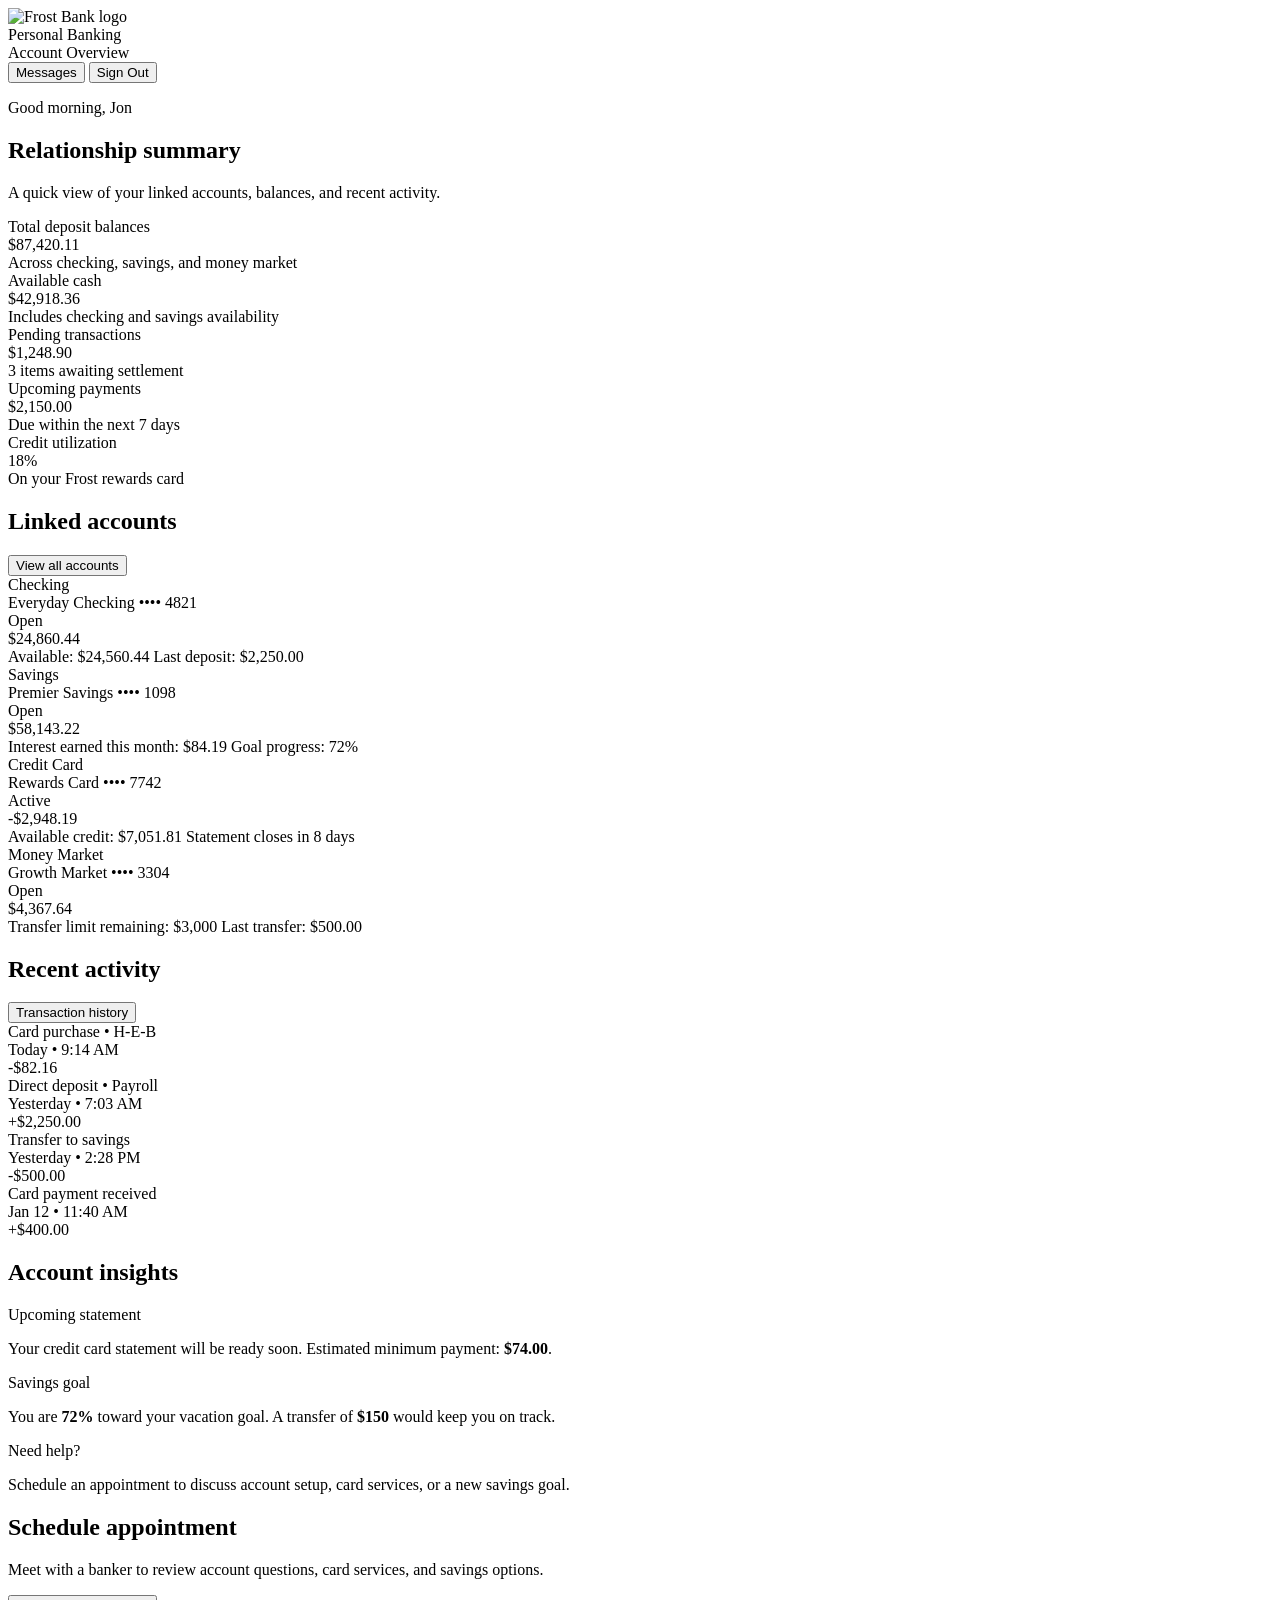
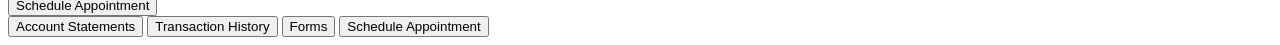
==== index.html @ c6441a53 "Create index.html" ====
<!doctype html>
<html lang="en">
  <head>
    <meta charset="UTF-8" />
    <meta name="viewport" content="width=device-width, initial-scale=1.0" />
    <title>Frost Bank | Account Overview</title>
    <link rel="stylesheet" href="styles.css" />
  </head>
  <body>
    <div class="page-shell">
      <header class="topbar">
        <div class="brand">
          <img
            class="brand-logo"
            src="assets/frost%20logo.png"
            alt="Frost Bank logo"
          />
          <div class="brand-copy">
            <div class="brand-kicker">Personal Banking</div>
            <div class="brand-name">Account Overview</div>
          </div>
        </div>

        <div class="topbar-actions">
          <button class="ghost-btn">Messages</button>
          <button class="ghost-btn">Sign Out</button>
        </div>
      </header>

      <main class="dashboard">
        <section class="hero">
          <div>
            <p class="eyebrow" id="greeting">Good morning, Jon</p>
            <h1>Relationship summary</h1>
            <p class="hero-text">
              A quick view of your linked accounts, balances, and recent activity.
            </p>
          </div>

          <div class="hero-balance">
            <div class="hero-label">Total deposit balances</div>
            <div class="hero-value">$87,420.11</div>
            <div class="hero-subtext">Across checking, savings, and money market</div>
          </div>
        </section>

        <section class="metrics">
          <article class="metric-card">
            <div class="metric-label">Available cash</div>
            <div class="metric-value">$42,918.36</div>
            <div class="metric-subtext">Includes checking and savings availability</div>
          </article>

          <article class="metric-card">
            <div class="metric-label">Pending transactions</div>
            <div class="metric-value">$1,248.90</div>
            <div class="metric-subtext">3 items awaiting settlement</div>
          </article>

          <article class="metric-card">
            <div class="metric-label">Upcoming payments</div>
            <div class="metric-value">$2,150.00</div>
            <div class="metric-subtext">Due within the next 7 days</div>
          </article>

          <article class="metric-card">
            <div class="metric-label">Credit utilization</div>
            <div class="metric-value">18%</div>
            <div class="metric-subtext">On your Frost rewards card</div>
          </article>
        </section>

        <section class="content-grid">
          <div class="left-column">
            <section class="panel">
              <div class="panel-header">
                <h2>Linked accounts</h2>
                <button class="text-btn">View all accounts</button>
              </div>

              <div class="account-list">
                <article class="account-card">
                  <div class="account-top">
                    <div>
                      <div class="account-type">Checking</div>
                      <div class="account-name">Everyday Checking •••• 4821</div>
                    </div>
                    <span class="status-pill positive">Open</span>
                  </div>
                  <div class="account-balance">$24,860.44</div>
                  <div class="account-meta">
                    <span>Available: $24,560.44</span>
                    <span>Last deposit: $2,250.00</span>
                  </div>
                </article>

                <article class="account-card">
                  <div class="account-top">
                    <div>
                      <div class="account-type">Savings</div>
                      <div class="account-name">Premier Savings •••• 1098</div>
                    </div>
                    <span class="status-pill positive">Open</span>
                  </div>
                  <div class="account-balance">$58,143.22</div>
                  <div class="account-meta">
                    <span>Interest earned this month: $84.19</span>
                    <span>Goal progress: 72%</span>
                  </div>
                </article>

                <article class="account-card">
                  <div class="account-top">
                    <div>
                      <div class="account-type">Credit Card</div>
                      <div class="account-name">Rewards Card •••• 7742</div>
                    </div>
                    <span class="status-pill neutral">Active</span>
                  </div>
                  <div class="account-balance negative">-$2,948.19</div>
                  <div class="account-meta">
                    <span>Available credit: $7,051.81</span>
                    <span>Statement closes in 8 days</span>
                  </div>
                </article>

                <article class="account-card">
                  <div class="account-top">
                    <div>
                      <div class="account-type">Money Market</div>
                      <div class="account-name">Growth Market •••• 3304</div>
                    </div>
                    <span class="status-pill positive">Open</span>
                  </div>
                  <div class="account-balance">$4,367.64</div>
                  <div class="account-meta">
                    <span>Transfer limit remaining: $3,000</span>
                    <span>Last transfer: $500.00</span>
                  </div>
                </article>
              </div>
            </section>

            <section class="panel">
              <div class="panel-header">
                <h2>Recent activity</h2>
                <button class="text-btn">Transaction history</button>
              </div>

              <div class="activity-list">
                <div class="activity-item">
                  <div>
                    <div class="activity-title">Card purchase • H-E-B</div>
                    <div class="activity-subtitle">Today • 9:14 AM</div>
                  </div>
                  <div class="activity-amount negative">-$82.16</div>
                </div>

                <div class="activity-item">
                  <div>
                    <div class="activity-title">Direct deposit • Payroll</div>
                    <div class="activity-subtitle">Yesterday • 7:03 AM</div>
                  </div>
                  <div class="activity-amount positive">+$2,250.00</div>
                </div>

                <div class="activity-item">
                  <div>
                    <div class="activity-title">Transfer to savings</div>
                    <div class="activity-subtitle">Yesterday • 2:28 PM</div>
                  </div>
                  <div class="activity-amount negative">-$500.00</div>
                </div>

                <div class="activity-item">
                  <div>
                    <div class="activity-title">Card payment received</div>
                    <div class="activity-subtitle">Jan 12 • 11:40 AM</div>
                  </div>
                  <div class="activity-amount positive">+$400.00</div>
                </div>
              </div>
            </section>
          </div>

          <aside class="right-column">
            <section class="panel">
              <div class="panel-header">
                <h2>Account insights</h2>
              </div>

              <div class="insight-card">
                <div class="insight-title">Upcoming statement</div>
                <p>
                  Your credit card statement will be ready soon. Estimated minimum payment:
                  <strong>$74.00</strong>.
                </p>
              </div>

              <div class="insight-card">
                <div class="insight-title">Savings goal</div>
                <p>
                  You are <strong>72%</strong> toward your vacation goal. A transfer of
                  <strong>$150</strong> would keep you on track.
                </p>
              </div>

              <div class="insight-card">
                <div class="insight-title">Need help?</div>
                <p>
                  Schedule an appointment to discuss account setup, card services, or a
                  new savings goal.
                </p>
              </div>
            </section>

            <section class="panel appointment-panel" id="appointment-panel">
              <div class="panel-header">
                <h2>Schedule appointment</h2>
              </div>

              <p class="appointment-copy">
                Meet with a banker to review account questions, card services, and
                savings options.
              </p>

              <button class="primary-btn" id="scheduleBtn">Schedule Appointment</button>
            </section>
          </aside>
        </section>
      </main>

      <nav class="bottom-actions" aria-label="Quick actions">
        <button class="bottom-btn" data-target="statements">Account Statements</button>
        <button class="bottom-btn" data-target="history">Transaction History</button>
        <button class="bottom-btn" data-target="forms">Forms</button>
        <button class="bottom-btn" data-target="appointment-panel">Schedule Appointment</button>
      </nav>

      <div class="toast" id="toast" aria-live="polite" aria-atomic="true"></div>
    </div>

    <script src="script.js"></script>
  </body>
</html>
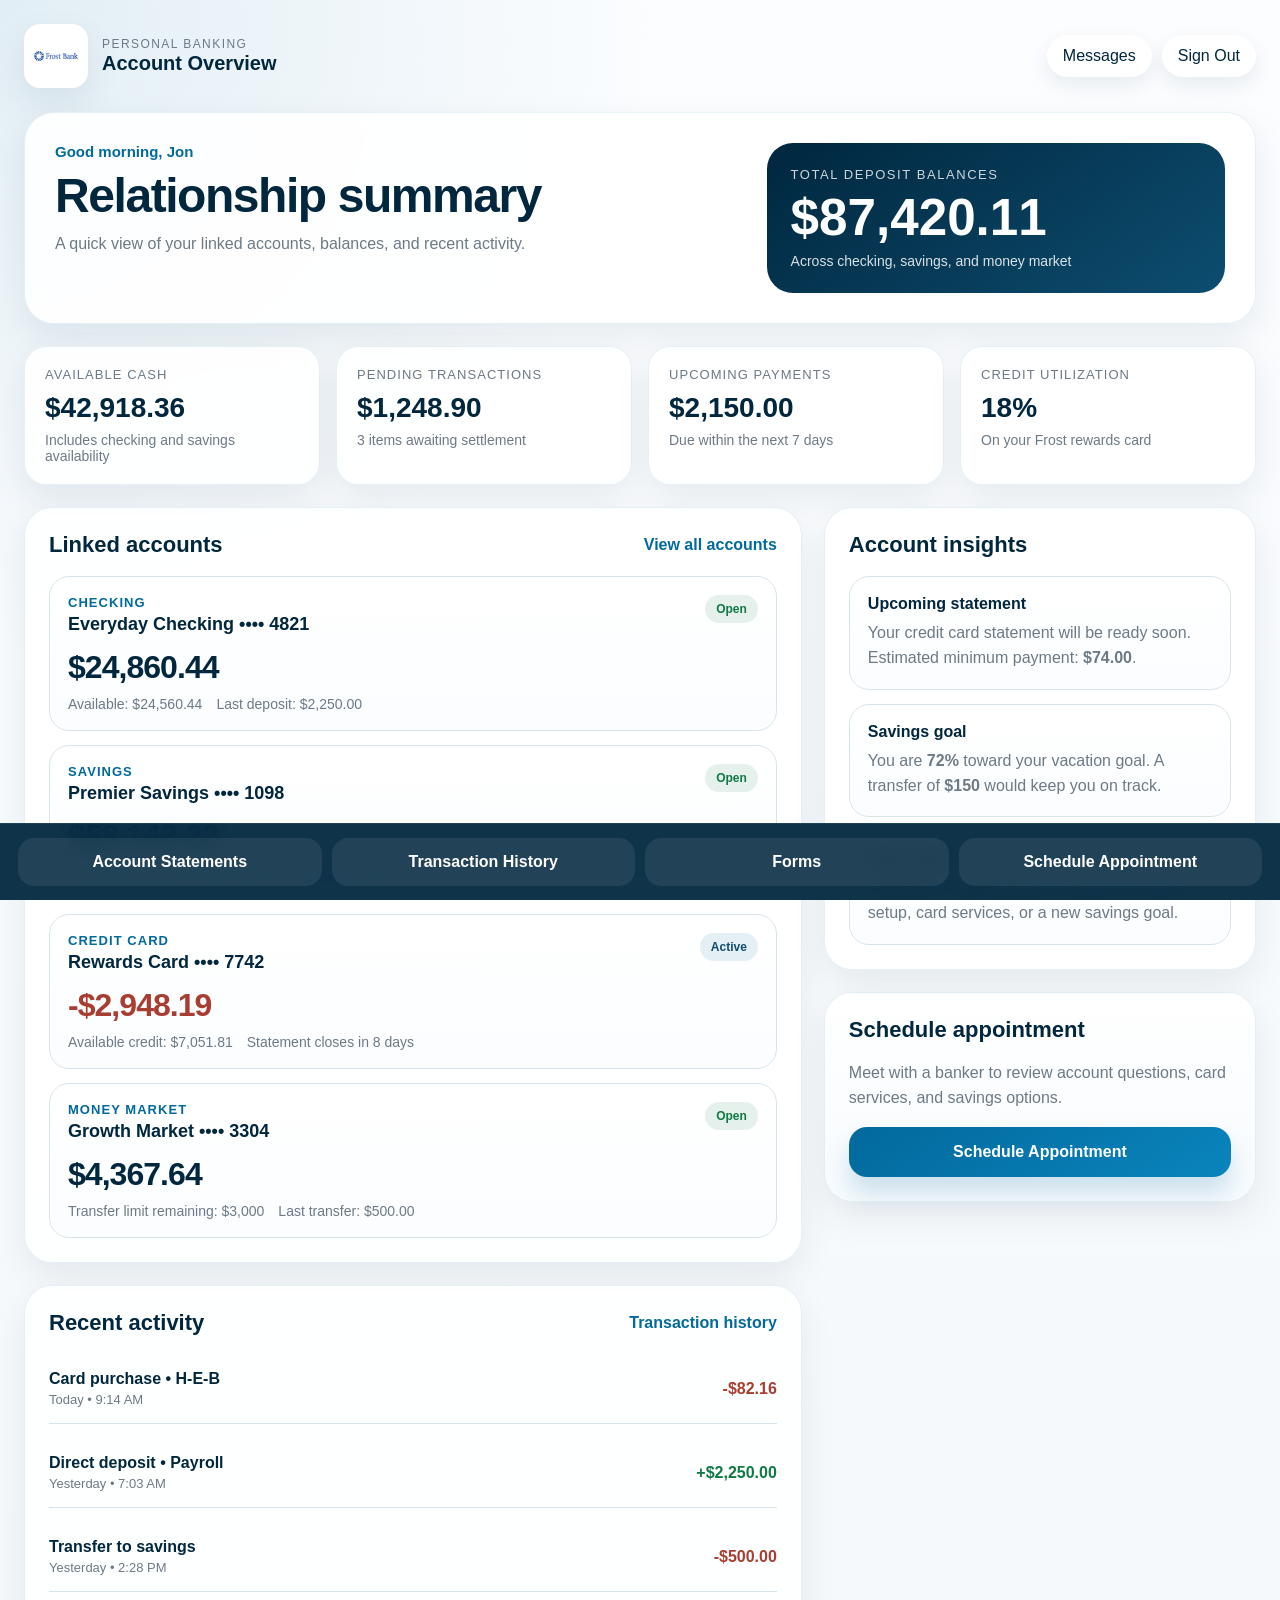
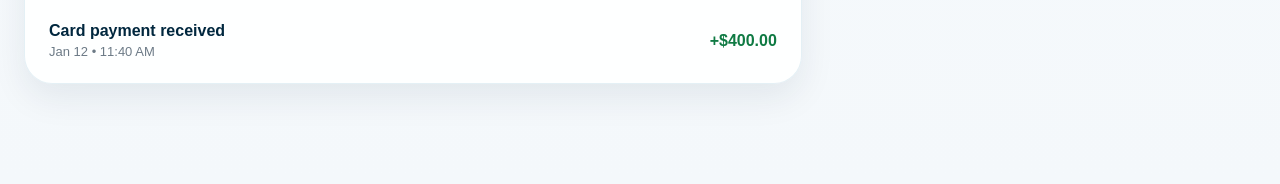
==== commit 1a0ca49e: "Update index.html" ====
--- a/index.html
+++ b/index.html
@@ -4,17 +4,519 @@
     <meta charset="UTF-8" />
     <meta name="viewport" content="width=device-width, initial-scale=1.0" />
     <title>Frost Bank | Account Overview</title>
-    <link rel="stylesheet" href="styles.css" />
+    <style>
+      :root {
+        --primary: #02699c;
+        --primary-dark: #00273e;
+        --bg: #f4f8fb;
+        --card: #ffffff;
+        --text: #163042;
+        --muted: #6c7a86;
+        --line: #d8e4ec;
+        --shadow: 0 14px 35px rgba(0, 39, 62, 0.08);
+        --radius: 22px;
+      }
+
+      * {
+        box-sizing: border-box;
+      }
+
+      html {
+        scroll-behavior: smooth;
+      }
+
+      body {
+        margin: 0;
+        font-family: Inter, "Segoe UI", Roboto, Helvetica, Arial, sans-serif;
+        background:
+          radial-gradient(circle at top left, rgba(2, 105, 156, 0.10), transparent 30%),
+          linear-gradient(180deg, #fbfdff 0%, var(--bg) 100%);
+        color: var(--text);
+      }
+
+      .page-shell {
+        min-height: 100vh;
+        padding: 24px 24px 100px;
+      }
+
+      .topbar {
+        display: flex;
+        align-items: center;
+        justify-content: space-between;
+        gap: 20px;
+        max-width: 1280px;
+        margin: 0 auto 24px;
+      }
+
+      .brand {
+        display: flex;
+        align-items: center;
+        gap: 14px;
+      }
+
+      .brand-logo {
+        width: 64px;
+        height: 64px;
+        object-fit: contain;
+        background: #fff;
+        border-radius: 16px;
+        padding: 8px;
+        box-shadow: var(--shadow);
+      }
+
+      .brand-copy {
+        line-height: 1.1;
+      }
+
+      .brand-kicker {
+        font-size: 12px;
+        text-transform: uppercase;
+        letter-spacing: 0.12em;
+        color: var(--muted);
+      }
+
+      .brand-name {
+        font-size: 20px;
+        font-weight: 700;
+        color: var(--primary-dark);
+      }
+
+      .topbar-actions {
+        display: flex;
+        gap: 10px;
+        flex-wrap: wrap;
+      }
+
+      .ghost-btn,
+      .text-btn,
+      .primary-btn,
+      .bottom-btn {
+        border: 0;
+        cursor: pointer;
+        font: inherit;
+        transition: transform 0.18s ease, box-shadow 0.18s ease, background 0.18s ease;
+      }
+
+      .ghost-btn {
+        background: #fff;
+        color: var(--primary-dark);
+        padding: 12px 16px;
+        border-radius: 999px;
+        box-shadow: 0 8px 20px rgba(0, 39, 62, 0.08);
+      }
+
+      .ghost-btn:hover,
+      .text-btn:hover,
+      .primary-btn:hover,
+      .bottom-btn:hover {
+        transform: translateY(-1px);
+      }
+
+      .dashboard {
+        max-width: 1280px;
+        margin: 0 auto;
+      }
+
+      .hero {
+        display: grid;
+        grid-template-columns: 1.35fr 0.9fr;
+        gap: 24px;
+        align-items: stretch;
+        margin-bottom: 22px;
+      }
+
+      .hero,
+      .panel,
+      .metric-card {
+        background: rgba(255, 255, 255, 0.9);
+        border: 1px solid rgba(2, 105, 156, 0.10);
+        box-shadow: var(--shadow);
+        backdrop-filter: blur(8px);
+      }
+
+      .hero {
+        border-radius: 30px;
+        padding: 30px;
+      }
+
+      .eyebrow {
+        margin: 0 0 8px;
+        color: var(--primary);
+        font-size: 15px;
+        font-weight: 700;
+      }
+
+      .hero h1 {
+        margin: 0;
+        font-size: clamp(30px, 4vw, 48px);
+        color: var(--primary-dark);
+        letter-spacing: -0.03em;
+      }
+
+      .hero-text {
+        margin: 12px 0 0;
+        color: var(--muted);
+        max-width: 58ch;
+      }
+
+      .hero-balance {
+        border-radius: 26px;
+        padding: 24px;
+        background: linear-gradient(145deg, var(--primary-dark), #0d4d70);
+        color: #fff;
+        display: flex;
+        flex-direction: column;
+        justify-content: center;
+      }
+
+      .hero-label {
+        font-size: 13px;
+        text-transform: uppercase;
+        letter-spacing: 0.12em;
+        opacity: 0.8;
+      }
+
+      .hero-value {
+        font-size: clamp(34px, 4vw, 54px);
+        font-weight: 800;
+        margin-top: 10px;
+        line-height: 1;
+      }
+
+      .hero-subtext {
+        margin-top: 10px;
+        font-size: 14px;
+        opacity: 0.85;
+      }
+
+      .metrics {
+        display: grid;
+        grid-template-columns: repeat(4, minmax(0, 1fr));
+        gap: 16px;
+        margin-bottom: 22px;
+      }
+
+      .metric-card {
+        border-radius: 22px;
+        padding: 20px;
+      }
+
+      .metric-label {
+        color: var(--muted);
+        font-size: 13px;
+        text-transform: uppercase;
+        letter-spacing: 0.08em;
+        margin-bottom: 10px;
+      }
+
+      .metric-value {
+        color: var(--primary-dark);
+        font-size: 28px;
+        font-weight: 800;
+      }
+
+      .metric-subtext {
+        margin-top: 8px;
+        color: var(--muted);
+        font-size: 14px;
+      }
+
+      .content-grid {
+        display: grid;
+        grid-template-columns: 1.35fr 0.75fr;
+        gap: 22px;
+        align-items: start;
+      }
+
+      .left-column,
+      .right-column {
+        display: grid;
+        gap: 22px;
+      }
+
+      .panel {
+        border-radius: 28px;
+        padding: 24px;
+      }
+
+      .panel-header {
+        display: flex;
+        justify-content: space-between;
+        align-items: center;
+        gap: 12px;
+        margin-bottom: 18px;
+      }
+
+      .panel-header h2 {
+        margin: 0;
+        color: var(--primary-dark);
+        font-size: 22px;
+      }
+
+      .text-btn {
+        background: transparent;
+        color: var(--primary);
+        padding: 0;
+        font-weight: 700;
+      }
+
+      .account-list,
+      .activity-list {
+        display: grid;
+        gap: 14px;
+      }
+
+      .account-card,
+      .insight-card {
+        border: 1px solid var(--line);
+        border-radius: 20px;
+        background: linear-gradient(180deg, #fff 0%, #fbfdff 100%);
+      }
+
+      .account-card {
+        padding: 18px;
+      }
+
+      .account-top {
+        display: flex;
+        justify-content: space-between;
+        gap: 16px;
+        align-items: start;
+        margin-bottom: 14px;
+      }
+
+      .account-type {
+        color: var(--primary);
+        font-size: 13px;
+        font-weight: 800;
+        text-transform: uppercase;
+        letter-spacing: 0.08em;
+      }
+
+      .account-name {
+        margin-top: 4px;
+        font-size: 18px;
+        font-weight: 700;
+        color: var(--primary-dark);
+      }
+
+      .status-pill {
+        white-space: nowrap;
+        padding: 7px 11px;
+        border-radius: 999px;
+        font-size: 12px;
+        font-weight: 700;
+      }
+
+      .status-pill.positive {
+        color: #0f7a43;
+        background: rgba(15, 122, 67, 0.10);
+      }
+
+      .status-pill.neutral {
+        color: #0d4d70;
+        background: rgba(2, 105, 156, 0.10);
+      }
+
+      .account-balance {
+        font-size: 32px;
+        font-weight: 800;
+        letter-spacing: -0.03em;
+        color: var(--primary-dark);
+      }
+
+      .account-balance.negative {
+        color: #a83d31;
+      }
+
+      .account-meta {
+        display: flex;
+        gap: 14px;
+        flex-wrap: wrap;
+        margin-top: 10px;
+        color: var(--muted);
+        font-size: 14px;
+      }
+
+      .activity-item {
+        display: flex;
+        justify-content: space-between;
+        gap: 16px;
+        align-items: center;
+        padding: 16px 0;
+        border-bottom: 1px solid var(--line);
+      }
+
+      .activity-item:last-child {
+        border-bottom: 0;
+        padding-bottom: 0;
+      }
+
+      .activity-title {
+        font-weight: 700;
+        color: var(--primary-dark);
+      }
+
+      .activity-subtitle {
+        margin-top: 4px;
+        color: var(--muted);
+        font-size: 13px;
+      }
+
+      .activity-amount {
+        font-weight: 800;
+        font-size: 16px;
+        white-space: nowrap;
+      }
+
+      .activity-amount.positive {
+        color: #0f7a43;
+      }
+
+      .activity-amount.negative {
+        color: #a83d31;
+      }
+
+      .right-column .panel {
+        position: relative;
+      }
+
+      .insight-card {
+        padding: 18px;
+        margin-bottom: 14px;
+      }
+
+      .insight-card:last-child {
+        margin-bottom: 0;
+      }
+
+      .insight-title {
+        font-weight: 800;
+        color: var(--primary-dark);
+        margin-bottom: 8px;
+      }
+
+      .insight-card p,
+      .appointment-copy {
+        margin: 0;
+        color: var(--muted);
+        line-height: 1.55;
+      }
+
+      .appointment-panel {
+        background: linear-gradient(180deg, #ffffff 0%, #f7fbfe 100%);
+      }
+
+      .primary-btn {
+        margin-top: 16px;
+        width: 100%;
+        background: linear-gradient(145deg, var(--primary), #0a84bd);
+        color: white;
+        padding: 16px 18px;
+        border-radius: 18px;
+        font-weight: 800;
+        box-shadow: 0 16px 24px rgba(2, 105, 156, 0.18);
+      }
+
+      .bottom-actions {
+        position: fixed;
+        left: 0;
+        right: 0;
+        bottom: 0;
+        display: grid;
+        grid-template-columns: repeat(4, minmax(0, 1fr));
+        gap: 10px;
+        padding: 14px 18px;
+        background: rgba(0, 39, 62, 0.94);
+        backdrop-filter: blur(10px);
+        border-top: 1px solid rgba(255, 255, 255, 0.08);
+      }
+
+      .bottom-btn {
+        background: rgba(255, 255, 255, 0.08);
+        color: #fff;
+        padding: 15px 12px;
+        border-radius: 16px;
+        font-weight: 700;
+      }
+
+      .bottom-btn:hover {
+        background: rgba(255, 255, 255, 0.14);
+      }
+
+      .toast {
+        position: fixed;
+        right: 18px;
+        bottom: 86px;
+        min-width: 240px;
+        max-width: 360px;
+        padding: 14px 16px;
+        border-radius: 16px;
+        background: var(--primary-dark);
+        color: #fff;
+        box-shadow: var(--shadow);
+        opacity: 0;
+        transform: translateY(10px);
+        pointer-events: none;
+        transition: opacity 0.22s ease, transform 0.22s ease;
+      }
+
+      .toast.show {
+        opacity: 1;
+        transform: translateY(0);
+      }
+
+      @media (max-width: 1080px) {
+        .metrics {
+          grid-template-columns: repeat(2, minmax(0, 1fr));
+        }
+
+        .hero,
+        .content-grid {
+          grid-template-columns: 1fr;
+        }
+      }
+
+      @media (max-width: 720px) {
+        .page-shell {
+          padding: 18px 16px 110px;
+        }
+
+        .topbar {
+          align-items: start;
+          flex-direction: column;
+        }
+
+        .topbar-actions {
+          width: 100%;
+        }
+
+        .ghost-btn {
+          flex: 1;
+        }
+
+        .metrics {
+          grid-template-columns: 1fr;
+        }
+
+        .account-top,
+        .activity-item,
+        .panel-header {
+          align-items: start;
+          flex-direction: column;
+        }
+
+        .bottom-actions {
+          grid-template-columns: 1fr 1fr;
+        }
+      }
+    </style>
   </head>
   <body>
     <div class="page-shell">
       <header class="topbar">
         <div class="brand">
-          <img
-            class="brand-logo"
-            src="assets/frost%20logo.png"
-            alt="Frost Bank logo"
-          />
+          <img class="brand-logo" src="frost logo.png" alt="Frost Bank logo" />
           <div class="brand-copy">
             <div class="brand-kicker">Personal Banking</div>
             <div class="brand-name">Account Overview</div>
@@ -240,6 +742,67 @@
       <div class="toast" id="toast" aria-live="polite" aria-atomic="true"></div>
     </div>
 
-    <script src="script.js"></script>
+    <script>
+      const greetingEl = document.getElementById("greeting");
+      const toastEl = document.getElementById("toast");
+      const scheduleBtn = document.getElementById("scheduleBtn");
+      const bottomButtons = document.querySelectorAll(".bottom-btn");
+
+      function setGreeting() {
+        const hour = new Date().getHours();
+        let greeting = "Good morning, Jon";
+
+        if (hour >= 12 && hour < 17) {
+          greeting = "Good afternoon, Jon";
+        } else if (hour >= 17) {
+          greeting = "Good evening, Jon";
+        }
+
+        greetingEl.textContent = greeting;
+      }
+
+      function showToast(message) {
+        toastEl.textContent = message;
+        toastEl.classList.add("show");
+
+        window.clearTimeout(window.toastTimer);
+        window.toastTimer = window.setTimeout(() => {
+          toastEl.classList.remove("show");
+        }, 2400);
+      }
+
+      setGreeting();
+
+      scheduleBtn.addEventListener("click", () => {
+        showToast("Appointment request started. A banker will contact you shortly.");
+        document.getElementById("appointment-panel").scrollIntoView({
+          behavior: "smooth",
+          block: "start",
+        });
+      });
+
+      bottomButtons.forEach((button) => {
+        button.addEventListener("click", () => {
+          const target = button.dataset.target;
+
+          if (target === "appointment-panel") {
+            document.getElementById(target).scrollIntoView({
+              behavior: "smooth",
+              block: "start",
+            });
+            showToast("Opening appointment section.");
+            return;
+          }
+
+          if (target === "statements") {
+            showToast("Account statements opened.");
+          } else if (target === "history") {
+            showToast("Transaction history opened.");
+          } else if (target === "forms") {
+            showToast("Forms section opened.");
+          }
+        });
+      });
+    </script>
   </body>
 </html>
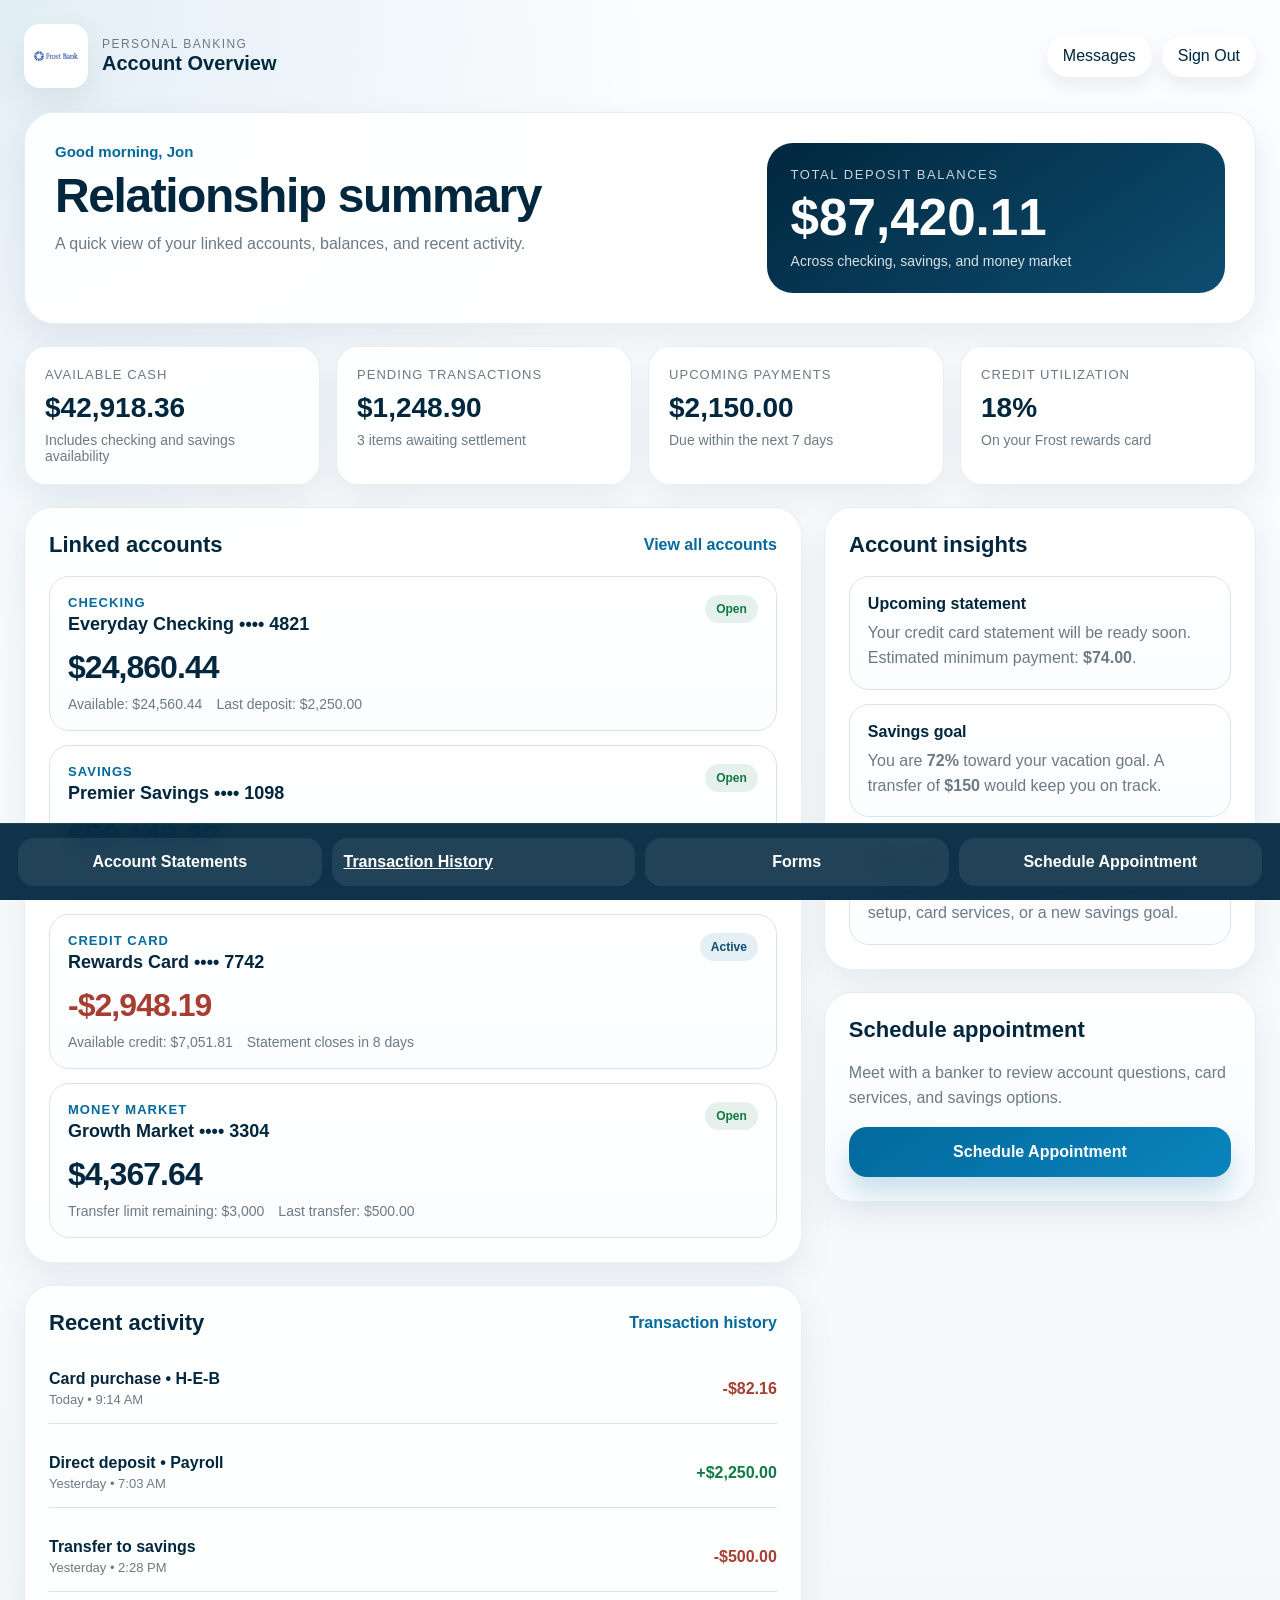
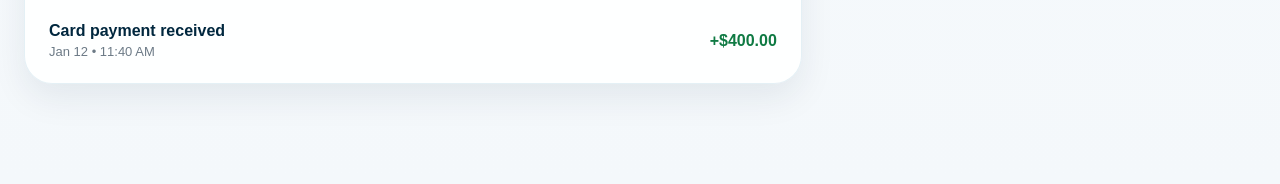
==== commit c6574397: "Update index.html" ====
--- a/index.html
+++ b/index.html
@@ -734,7 +734,9 @@
 
       <nav class="bottom-actions" aria-label="Quick actions">
         <button class="bottom-btn" data-target="statements">Account Statements</button>
-        <button class="bottom-btn" data-target="history">Transaction History</button>
+        <a class="bottom-btn" href="https://ealjim.github.io/frost/transaction.html">
+  Transaction History
+</a>
         <button class="bottom-btn" data-target="forms">Forms</button>
         <button class="bottom-btn" data-target="appointment-panel">Schedule Appointment</button>
       </nav>
